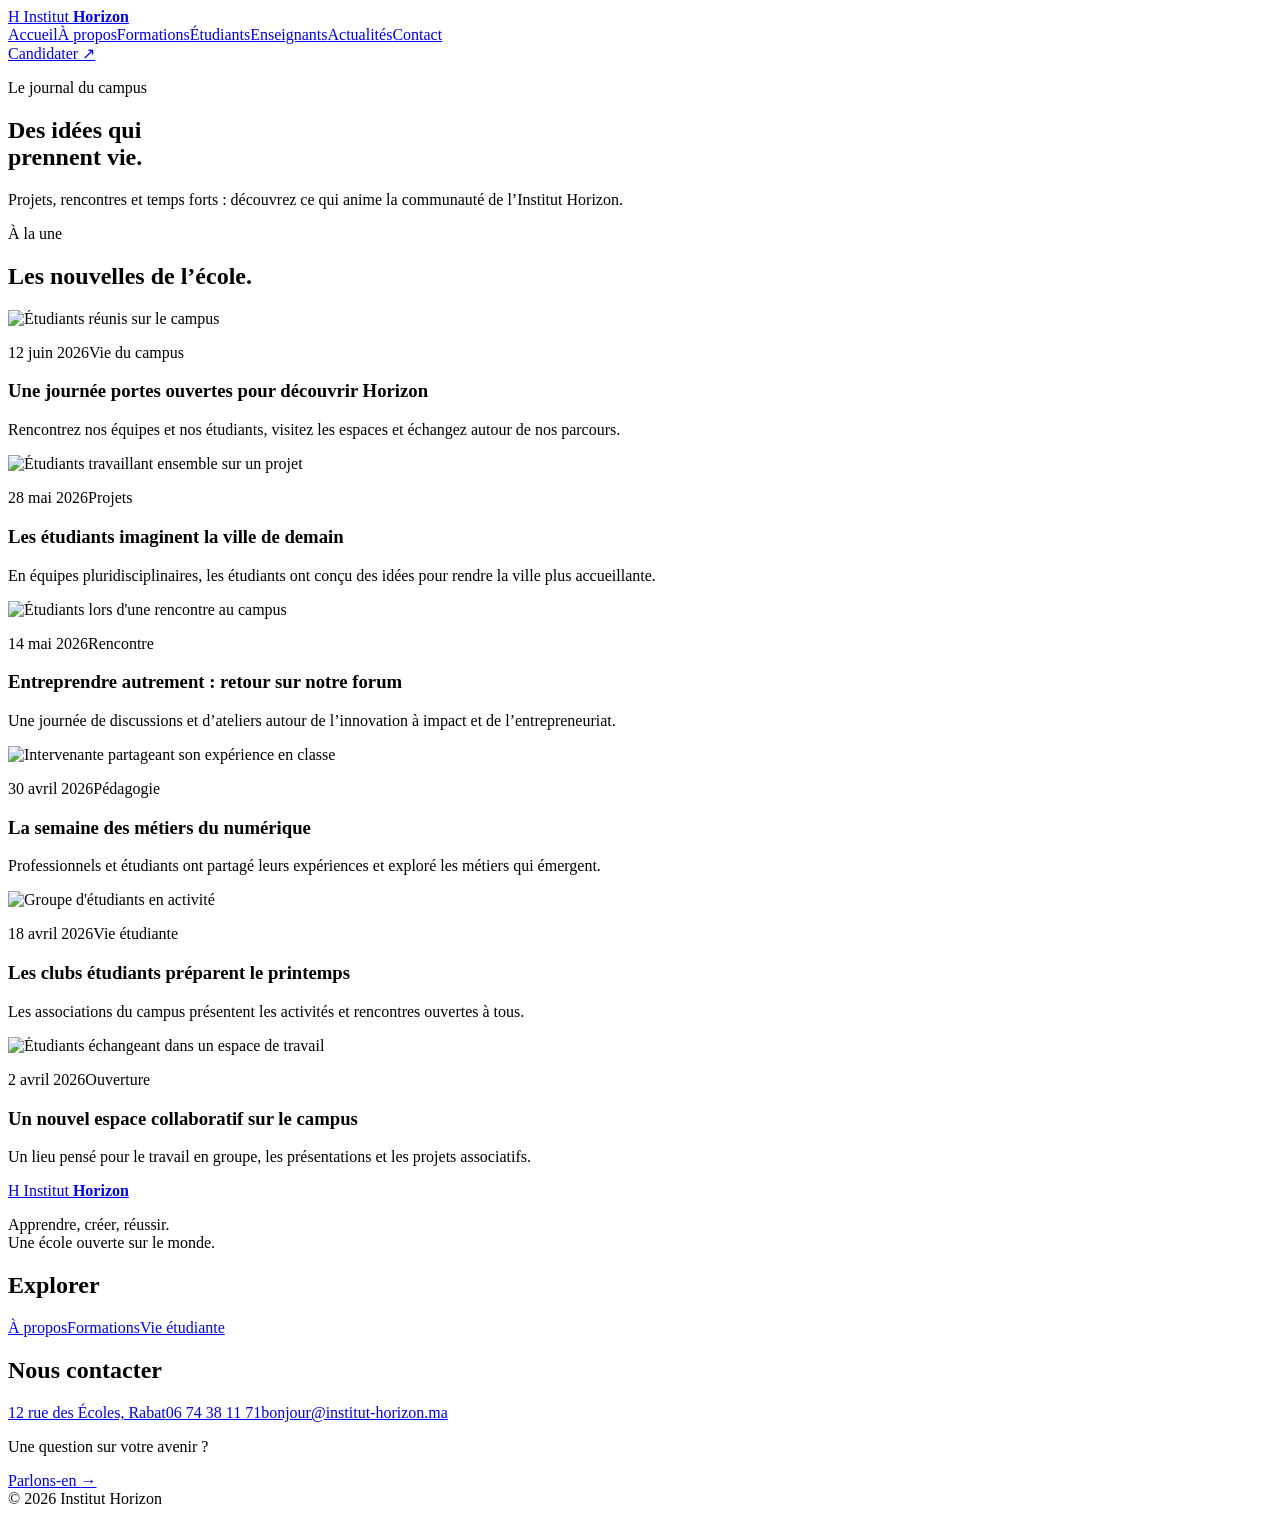
==== actualites.html @ 58142816 "Add files via upload" ====
<!DOCTYPE html>
<html lang="fr">
<head>
  <meta charset="UTF-8">
  <meta name="viewport" content="width=device-width, initial-scale=1.0">
  <meta name="description" content="Suivez les projets et les actualités de la communauté de l'Institut Horizon.">
  <title>Actualités — Institut Horizon</title>
  <link rel="stylesheet" href="css/style.css">
</head>
<body>
  <header class="site-header"><nav class="navbar container" aria-label="Navigation principale">
    <a class="brand" href="index.html"><span class="brand-mark">H</span> Institut <strong>Horizon</strong></a>
    <div class="nav-links"><a href="index.html">Accueil</a><a href="apropos.html">À propos</a><a href="formations.html">Formations</a><a href="etudiants.html">Étudiants</a><a href="enseignants.html">Enseignants</a><a class="active" href="actualites.html">Actualités</a><a href="contact.html">Contact</a></div>
    <a class="button button-small" href="inscription.html">Candidater <span aria-hidden="true">↗</span></a>
  </nav></header>
  <main>
    <section class="page-hero"><div class="container"><p class="eyebrow eyebrow-light">Le journal du campus</p><h1>Des idées qui<br><span>prennent vie.</span></h1><p>Projets, rencontres et temps forts : découvrez ce qui anime la communauté de l’Institut Horizon.</p></div></section>
    <section class="section section-soft"><div class="container">
      <div class="section-heading"><div><p class="eyebrow">À la une</p><h2>Les nouvelles de <span>l’école.</span></h2></div></div>
      <div class="card-grid three-columns">
        <article class="news-card"><img src="photo1.jfif" alt="Étudiants réunis sur le campus" loading="lazy"><div class="news-content"><p class="news-meta"><time datetime="2026-06-12">12 juin 2026</time><span>Vie du campus</span></p><h3>Une journée portes ouvertes pour découvrir Horizon</h3><p>Rencontrez nos équipes et nos étudiants, visitez les espaces et échangez autour de nos parcours.</p></div></article>
        <article class="news-card"><img src="https://images.unsplash.com/photo-1523240795612-9a054b0db644?auto=format&amp;fit=crop&amp;w=800&amp;q=80" alt="Étudiants travaillant ensemble sur un projet" loading="lazy"><div class="news-content"><p class="news-meta"><time datetime="2026-05-28">28 mai 2026</time><span>Projets</span></p><h3>Les étudiants imaginent la ville de demain</h3><p>En équipes pluridisciplinaires, les étudiants ont conçu des idées pour rendre la ville plus accueillante.</p></div></article>
        <article class="news-card"><img src="https://images.unsplash.com/photo-1529390079861-591de354faf5?auto=format&amp;fit=crop&amp;w=800&amp;q=80" alt="Étudiants lors d'une rencontre au campus" loading="lazy"><div class="news-content"><p class="news-meta"><time datetime="2026-05-14">14 mai 2026</time><span>Rencontre</span></p><h3>Entreprendre autrement : retour sur notre forum</h3><p>Une journée de discussions et d’ateliers autour de l’innovation à impact et de l’entrepreneuriat.</p></div></article>
        <article class="news-card"><img src="https://images.unsplash.com/photo-1524178232363-1fb2b075b655?auto=format&amp;fit=crop&amp;w=800&amp;q=80" alt="Intervenante partageant son expérience en classe" loading="lazy"><div class="news-content"><p class="news-meta"><time datetime="2026-04-30">30 avril 2026</time><span>Pédagogie</span></p><h3>La semaine des métiers du numérique</h3><p>Professionnels et étudiants ont partagé leurs expériences et exploré les métiers qui émergent.</p></div></article>
        <article class="news-card"><img src="https://images.unsplash.com/photo-1517486808906-6ca8b3f04846?auto=format&amp;fit=crop&amp;w=800&amp;q=80" alt="Groupe d'étudiants en activité" loading="lazy"><div class="news-content"><p class="news-meta"><time datetime="2026-04-18">18 avril 2026</time><span>Vie étudiante</span></p><h3>Les clubs étudiants préparent le printemps</h3><p>Les associations du campus présentent les activités et rencontres ouvertes à tous.</p></div></article>
        <article class="news-card"><img src="https://images.unsplash.com/photo-1529070538774-1843cb3265df?auto=format&amp;fit=crop&amp;w=800&amp;q=80" alt="Étudiants échangeant dans un espace de travail" loading="lazy"><div class="news-content"><p class="news-meta"><time datetime="2026-04-02">2 avril 2026</time><span>Ouverture</span></p><h3>Un nouvel espace collaboratif sur le campus</h3><p>Un lieu pensé pour le travail en groupe, les présentations et les projets associatifs.</p></div></article>
      </div>
    </div></section>
  </main>
  <footer class="site-footer"><div class="container footer-main">
    <div><a class="brand brand-footer" href="index.html"><span class="brand-mark">H</span> Institut <strong>Horizon</strong></a><p>Apprendre, créer, réussir.<br>Une école ouverte sur le monde.</p></div>
    <div class="footer-links"><h2>Explorer</h2><a href="apropos.html">À propos</a><a href="formations.html">Formations</a><a href="etudiants.html">Vie étudiante</a></div>
    <div class="footer-links"><h2>Nous contacter</h2><a href="contact.html">12 rue des Écoles, Rabat</a><a href="tel:+212 06 74 38 11 71">06 74 38 11 71</a><a href="mailto:bonjour@institut-horizon.ma">bonjour@institut-horizon.ma</a></div>
    <div class="footer-apply"><p>Une question sur votre avenir ?</p><a class="text-link text-link-light" href="contact.html">Parlons-en <span aria-hidden="true">→</span></a></div>
  </div><div class="container footer-bottom"><span>© 2026 Institut Horizon</span></div></footer>
</body>
</html>
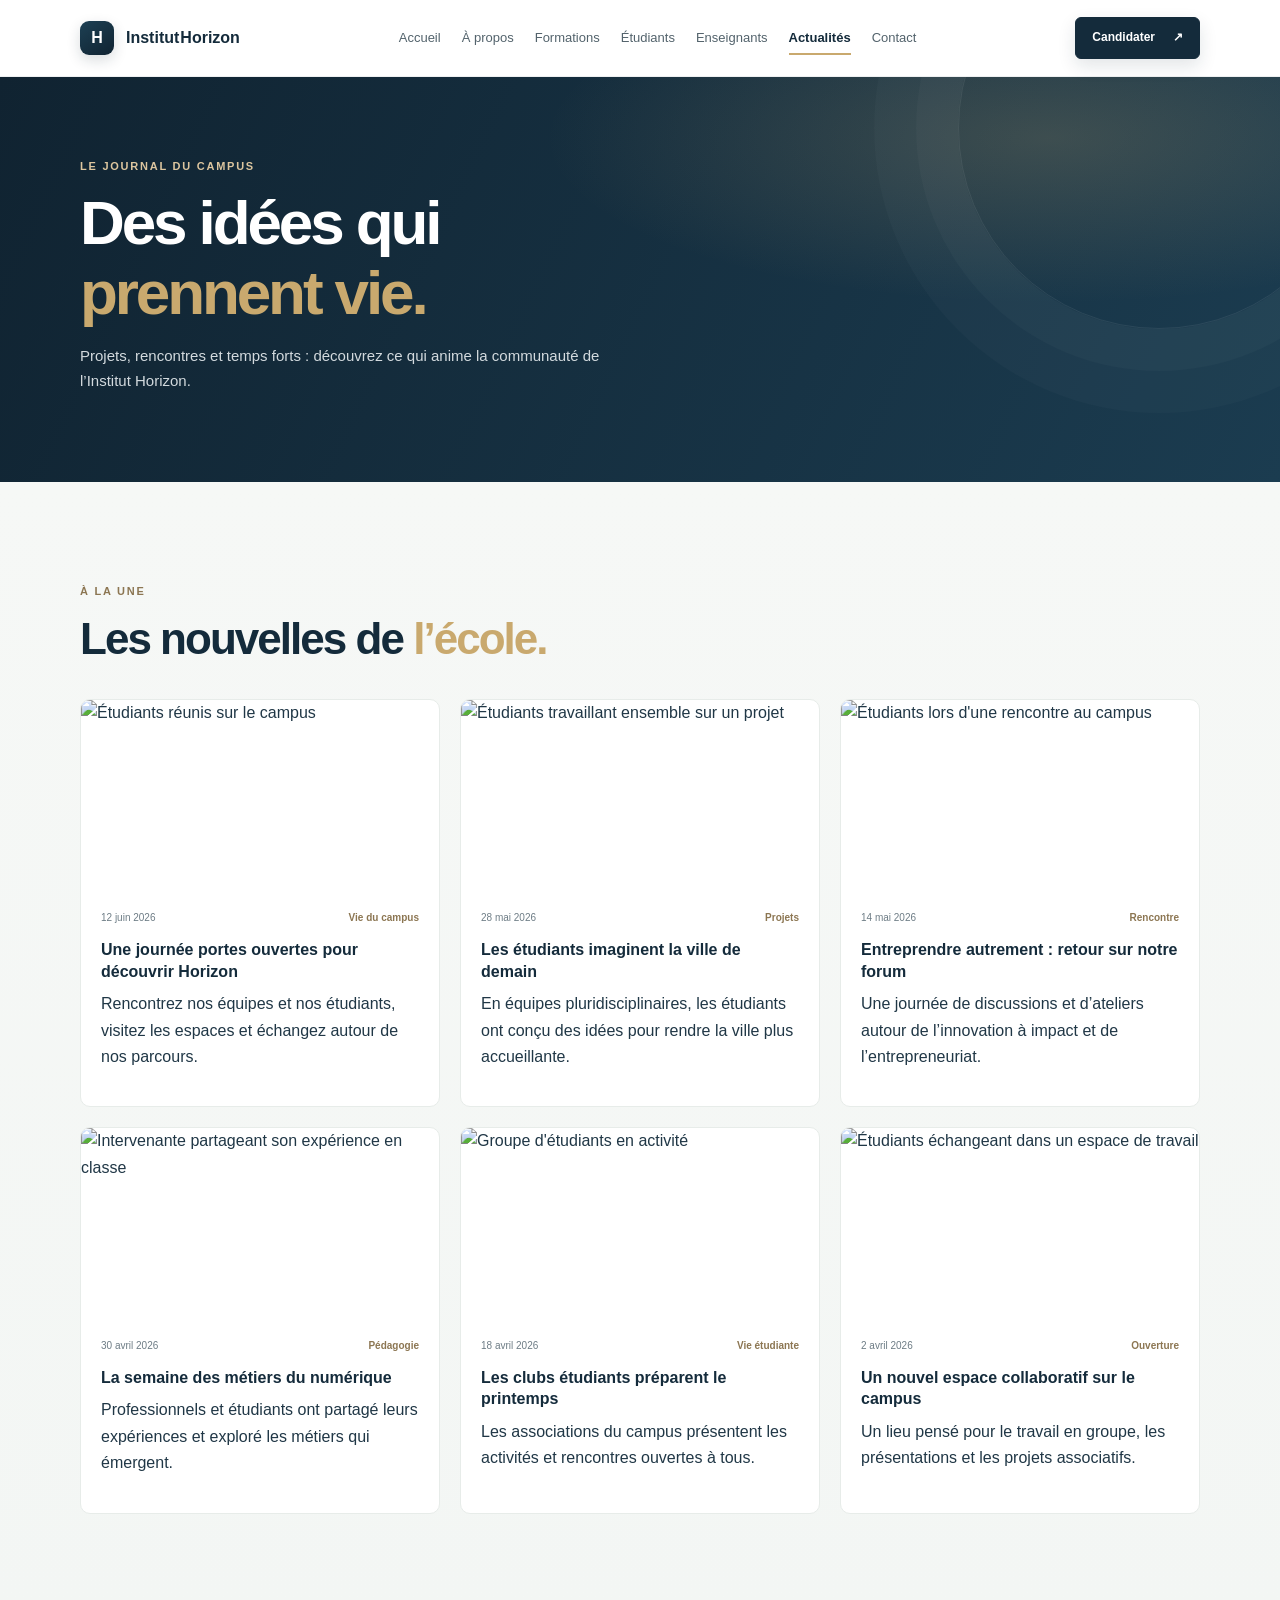
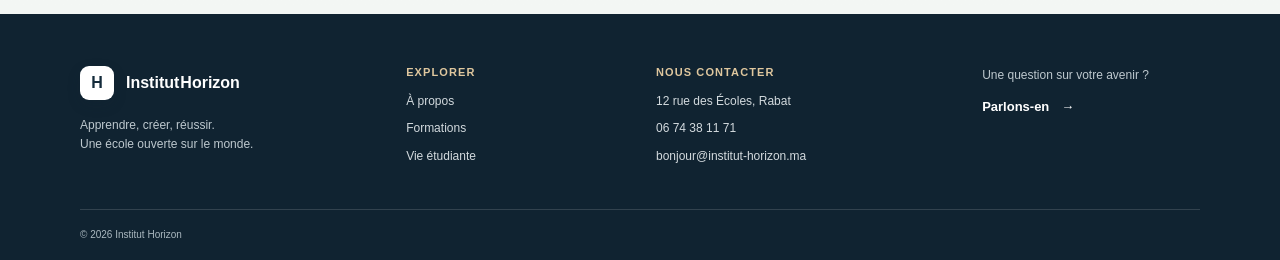
==== commit b054c3bb: "Update actualites.html" ====
--- a/actualites.html
+++ b/actualites.html
@@ -5,7 +5,7 @@
   <meta name="viewport" content="width=device-width, initial-scale=1.0">
   <meta name="description" content="Suivez les projets et les actualités de la communauté de l'Institut Horizon.">
   <title>Actualités — Institut Horizon</title>
-  <link rel="stylesheet" href="css/style.css">
+  <link rel="stylesheet" href="style.css">
 </head>
 <body>
   <header class="site-header"><nav class="navbar container" aria-label="Navigation principale">
--- a/style.css
+++ b/style.css
@@ -0,0 +1,420 @@
+@import url('https://fonts.googleapis.com/css2?family=DM+Sans:wght@400;500;600;700&family=Manrope:wght@400;500;600;700;800&display=swap');
+
+:root {
+  --navy: #142b3b;
+  --navy-deep: #102331;
+  --ink: #203746;
+  --muted: #6d7c85;
+  --accent: #c4a878;
+  --paper: #fff;
+  --soft: #f4f6f5;
+  --line: #e5e9e7;
+  --font-body: "DM Sans", "Segoe UI", sans-serif;
+  --font-heading: "Manrope", "Segoe UI", sans-serif;
+}
+
+* { box-sizing: border-box; }
+[hidden] { display: none !important; }
+html { scroll-behavior: smooth; }
+body { margin: 0; color: var(--ink); background: var(--paper); font: 16px/1.65 var(--font-body); }
+img { display: block; max-width: 100%; }
+a { color: inherit; text-decoration: none; }
+.container { width: min(1120px, calc(100% - 48px)); margin-inline: auto; }
+
+.site-header { position: relative; z-index: 2; background: var(--paper); }
+.navbar { min-height: 82px; display: flex; align-items: center; justify-content: space-between; gap: 28px; }
+.brand { display: inline-flex; align-items: center; gap: 8px; color: var(--navy); font: 600 16px var(--font-heading); white-space: nowrap; }
+.brand strong { margin-left: -7px; font-weight: 800; }
+.brand-mark { width: 34px; height: 34px; display: grid; place-items: center; margin-right: 4px; background: var(--navy); color: white; font-weight: 800; }
+.nav-links { display: flex; align-items: center; gap: 21px; }
+.nav-links a { color: #53636c; font-size: 13px; transition: color .2s ease; }
+.nav-links a:hover, .nav-links a.active { color: var(--navy); }
+.nav-links a.active { font-weight: 700; }
+
+.button { min-height: 48px; display: inline-flex; align-items: center; justify-content: center; gap: 18px; padding: 0 22px; border: 1px solid var(--navy); background: var(--navy); color: white; font-size: 13px; font-weight: 700; transition: background .2s ease, color .2s ease, transform .2s ease; }
+.button:hover { transform: translateY(-2px); background: var(--navy-deep); }
+.button-small { min-height: 42px; padding-inline: 16px; font-size: 12px; }
+.button-light { border-color: white; background: white; color: var(--navy); }
+.button-light:hover { background: #edf0ef; color: var(--navy); }
+.text-link, .card-link { display: inline-flex; align-items: center; gap: 12px; color: var(--navy); font-size: 13px; font-weight: 700; }
+.text-link span, .card-link span { transition: transform .2s ease; }
+.text-link:hover span, .card-link:hover span { transform: translateX(4px); }
+.text-link-light { color: white; }
+
+.hero { position: relative; min-height: 590px; display: flex; align-items: center; overflow: hidden; background: linear-gradient(90deg, rgba(14, 34, 48, .94) 0%, rgba(14, 34, 48, .78) 46%, rgba(14, 34, 48, .14) 100%), url("https://images.unsplash.com/photo-1523050854058-8df90110c9f1?auto=format&fit=crop&w=2000&q=85") center 48% / cover; color: white; }
+.hero-content { padding-block: 84px 104px; }
+.eyebrow { margin: 0 0 13px; color: #8c7652; font-size: 11px; font-weight: 700; letter-spacing: .16em; text-transform: uppercase; }
+.eyebrow-light { color: #ddc69f; }
+h1, h2, h3, p { margin-top: 0; }
+h1, h2, h3 { font-family: var(--font-heading); }
+.hero h1 { max-width: 700px; margin-bottom: 20px; font-size: clamp(42px, 6vw, 72px); font-weight: 600; letter-spacing: -.055em; line-height: 1.08; }
+.hero h1 span, h2 span { color: var(--accent); }
+.hero-copy { max-width: 490px; margin-bottom: 28px; color: #e1e6e8; font-size: 16px; }
+.hero-actions { display: flex; align-items: center; flex-wrap: wrap; gap: 26px; }
+.hero-actions .button { border-color: white; background: white; color: var(--navy); }
+.hero-actions .button:hover { background: #edf0ef; }
+.hero-note { display: flex; align-items: center; gap: 10px; margin-top: 46px; color: #e0e5e7; font-size: 12px; }
+.status-dot { width: 8px; height: 8px; border-radius: 50%; background: #b6d2b2; }
+.hero-caption { position: absolute; right: max(24px, calc((100% - 1120px) / 2)); bottom: 24px; color: white; font-size: 11px; }
+.hero-caption span { color: #cbd2d5; }
+
+.section { padding-block: 92px; }
+.section-soft { background: var(--soft); }
+.intro-section { display: grid; grid-template-columns: .95fr 1.05fr; align-items: center; gap: 90px; }
+h2 { margin-bottom: 18px; color: var(--navy); font-size: clamp(30px, 4vw, 44px); font-weight: 600; letter-spacing: -.045em; line-height: 1.2; }
+.intro-copy > p:not(.eyebrow) { max-width: 480px; margin-bottom: 22px; color: var(--muted); font-size: 14px; }
+.stats-grid { display: grid; grid-template-columns: 1fr 1fr; gap: 14px; }
+.stat-card { min-height: 132px; padding: 23px; border: 1px solid var(--line); background: white; }
+.stat-card strong { color: var(--navy); font: 700 34px var(--font-heading); letter-spacing: -.05em; }
+.stat-card strong span { color: #a68b60; }
+.stat-card p { margin: 5px 0 0; color: var(--muted); font-size: 12px; }
+.section-heading { display: flex; align-items: end; justify-content: space-between; gap: 20px; margin-bottom: 34px; }
+.section-heading h2 { margin-bottom: 0; }
+.section-heading > .text-link { margin-bottom: 7px; }
+.card-grid { display: grid; gap: 20px; }
+.three-columns { grid-template-columns: repeat(3, 1fr); }
+.program-card { position: relative; min-height: 280px; padding: 26px; border: 1px solid var(--line); background: white; transition: transform .2s ease, box-shadow .2s ease; }
+.program-card:hover, .news-card:hover { transform: translateY(-4px); box-shadow: 0 14px 34px rgba(20, 43, 59, .08); }
+.card-number { color: #8c7652; font-size: 10px; font-weight: 700; letter-spacing: .12em; }
+.program-icon { width: 42px; height: 42px; display: grid; place-items: center; margin: 28px 0 17px; background: #f4f1eb; color: #8c7652; font-size: 21px; }
+.program-card h3, .news-card h3, .service-item h3 { margin-bottom: 9px; color: var(--navy); font-size: 17px; line-height: 1.35; }
+.program-card p, .service-item p { margin-bottom: 20px; color: var(--muted); font-size: 13px; }
+.program-card .card-link { position: absolute; bottom: 22px; }
+.service-grid { display: grid; grid-template-columns: repeat(3, 1fr); gap: 32px; }
+.service-item { display: flex; gap: 16px; }
+.service-icon { width: 44px; height: 44px; flex: 0 0 44px; display: grid; place-items: center; background: #f4f1eb; color: #8c7652; font-size: 20px; }
+.service-item h3 { font-size: 15px; }
+.service-item p { margin: 0; }
+.news-card { overflow: hidden; background: white; transition: transform .2s ease, box-shadow .2s ease; }
+.news-card > img { width: 100%; height: 190px; object-fit: cover; }
+.news-content { padding: 20px; }
+.news-meta { display: flex; justify-content: space-between; gap: 12px; margin-bottom: 12px; color: var(--muted); font-size: 10px; }
+.news-meta span { color: #8c7652; font-weight: 700; }
+.news-card h3 { min-height: 48px; font-size: 16px; }
+.news-card .card-link { font-size: 12px; }
+.cta-banner { display: flex; align-items: center; justify-content: space-between; gap: 24px; margin-block: 84px; padding: 42px 48px; background: var(--navy); color: white; }
+.cta-banner .eyebrow { margin-bottom: 8px; }
+.cta-banner h2 { margin: 0; color: white; font-size: clamp(25px, 3vw, 34px); }
+
+.site-footer { padding-top: 52px; background: var(--navy-deep); color: white; }
+.footer-main { display: grid; grid-template-columns: 1.35fr 1fr 1.35fr 1fr; gap: 32px; padding-bottom: 42px; }
+.brand-footer { color: white; }
+.brand-footer .brand-mark { background: white; color: var(--navy); }
+.footer-main > div:first-child > p, .footer-apply p { margin: 16px 0 0; color: #bdc8ce; font-size: 12px; }
+.footer-links { display: flex; flex-direction: column; gap: 8px; }
+.footer-links h2 { margin: 0 0 6px; color: #dfc79e; font: 700 11px var(--font-body); letter-spacing: .1em; text-transform: uppercase; }
+.footer-links a { color: #d3dade; font-size: 12px; }
+.footer-links a:hover { color: white; }
+.footer-apply p { margin: 0 0 8px; }
+.footer-bottom { display: flex; justify-content: space-between; gap: 20px; padding-block: 17px; border-top: 1px solid rgba(255,255,255,.14); color: #aab8c0; font-size: 10px; }
+
+.page-hero { padding-block: 80px 88px; background: linear-gradient(110deg, var(--navy-deep), var(--navy)); color: white; }
+.page-hero .container { max-width: 1120px; }
+.page-hero h1 { margin-bottom: 17px; font-size: clamp(40px, 5vw, 62px); font-weight: 600; letter-spacing: -.05em; line-height: 1.12; }
+.page-hero h1 span { color: var(--accent); }
+.page-hero .container > p:last-child { max-width: 560px; margin-bottom: 0; color: #d3dade; font-size: 15px; }
+.page-hero-compact { padding-block: 58px 62px; }
+.page-hero-compact h1 { font-size: clamp(36px, 4vw, 50px); }
+.story-grid { display: grid; grid-template-columns: 1fr 1fr; align-items: center; gap: 64px; }
+.story-image { min-height: 400px; background: url("https://images.unsplash.com/photo-1562774053-701939374585?auto=format&fit=crop&w=1000&q=85") center / cover; }
+.story-copy > p:not(.eyebrow) { color: var(--muted); font-size: 14px; }
+.story-copy .text-link { margin-top: 8px; }
+.value-card { padding: 28px; border: 1px solid var(--line); background: white; }
+.value-card > span { color: #8c7652; font-size: 11px; font-weight: 700; letter-spacing: .12em; }
+.value-card h3 { margin: 30px 0 10px; color: var(--navy); font-size: 19px; }
+.value-card p { margin: 0; color: var(--muted); font-size: 13px; }
+.fact-grid { display: grid; grid-template-columns: repeat(4, 1fr); border-block: 1px solid var(--line); }
+.fact-grid > div { display: flex; flex-direction: column; gap: 5px; padding: 24px; border-right: 1px solid var(--line); }
+.fact-grid > div:last-child { border-right: 0; }
+.fact-grid strong { color: var(--navy); font: 700 28px var(--font-heading); }
+.fact-grid span { color: var(--muted); font-size: 12px; }
+.section-intro { max-width: 340px; margin: 0; color: var(--muted); font-size: 13px; }
+.course-card { min-height: 310px; position: relative; padding: 25px; border: 1px solid var(--line); background: white; }
+.course-card h3 { margin: 24px 0 5px; color: var(--navy); font-size: 19px; }
+.course-card > p:not(.course-level) { color: var(--muted); font-size: 13px; }
+.course-level { margin-bottom: 15px; color: #8c7652; font-size: 12px; font-weight: 600; }
+.course-meta { display: flex; flex-wrap: wrap; gap: 8px; margin: 17px 0 23px; }
+.course-meta span { padding: 5px 9px; background: var(--soft); color: #586972; font-size: 10px; }
+.course-card .card-link { position: absolute; bottom: 20px; }
+.service-card { padding: 25px; border: 1px solid var(--line); }
+.service-card .service-icon { margin-bottom: 18px; }
+.service-card h3 { margin-bottom: 8px; color: var(--navy); font-size: 16px; }
+.service-card p { margin: 0; color: var(--muted); font-size: 13px; }
+.dashboard-wrap { display: grid; grid-template-columns: .7fr 1.3fr; align-items: start; gap: 54px; }
+.dashboard-note { color: var(--muted); font-size: 13px; }
+.dashboard { padding: 26px; border: 1px solid var(--line); background: white; box-shadow: 0 10px 32px rgba(20,43,59,.05); }
+.dashboard-top { display: flex; align-items: center; justify-content: space-between; gap: 12px; margin-bottom: 22px; }
+.dashboard-label { color: #8c7652; font-size: 9px; font-weight: 700; letter-spacing: .14em; }
+.dashboard-top h3 { margin: 3px 0 0; color: var(--navy); font-size: 20px; }
+.dashboard-date { color: var(--muted); font-size: 11px; }
+.schedule-row { display: grid; grid-template-columns: .65fr 1.25fr 1.25fr; gap: 12px; padding: 13px 8px; border-bottom: 1px solid var(--line); color: #53636c; font-size: 11px; }
+.schedule-row strong { color: var(--navy); }
+.schedule-head { color: #8b969b; font-size: 9px; font-weight: 700; letter-spacing: .08em; }
+.teacher-card { overflow: hidden; border: 1px solid var(--line); background: white; }
+.teacher-card > img { width: 100%; height: 245px; object-fit: cover; object-position: center 35%; background: #e7e9e7; }
+.teacher-card > div { padding: 20px; }
+.teacher-card h3 { margin-bottom: 4px; color: var(--navy); font-size: 17px; }
+.teacher-card p { margin-bottom: 4px; color: var(--muted); font-size: 12px; }
+.teacher-card .teacher-specialty { color: #8c7652; font-weight: 700; }
+.form-layout { display: grid; grid-template-columns: .75fr 1.25fr; align-items: start; gap: 64px; }
+.form-aside { padding-top: 15px; }
+.form-aside > p:not(.eyebrow) { color: var(--muted); font-size: 14px; }
+.aside-contact { display: flex; flex-direction: column; gap: 5px; margin-top: 30px; padding-top: 20px; border-top: 1px solid var(--line); font-size: 13px; }
+.aside-contact strong { margin-bottom: 5px; color: var(--navy); }
+.aside-contact a { color: var(--muted); }
+.form-card { padding: 30px; border: 1px solid var(--line); background: white; }
+.form-note, .form-disclaimer { color: var(--muted); font-size: 11px; }
+.form-grid { display: grid; grid-template-columns: 1fr 1fr; gap: 17px 16px; margin-block: 20px; }
+.form-field { display: flex; flex-direction: column; gap: 6px; }
+.form-field-wide { grid-column: 1 / -1; }
+.form-field label { color: var(--navy); font-size: 12px; font-weight: 600; }
+.form-field input, .form-field select, .form-field textarea { width: 100%; min-height: 44px; padding: 10px 12px; border: 1px solid #dfe5e3; border-radius: 0; outline: none; background: white; color: var(--ink); font: 13px var(--font-body); }
+.form-field textarea { min-height: 110px; resize: vertical; }
+.form-field input:focus, .form-field select:focus, .form-field textarea:focus { border-color: #8c7652; box-shadow: 0 0 0 2px rgba(196,168,120,.16); }
+.form-actions { display: flex; flex-wrap: wrap; gap: 10px; margin-top: 22px; }
+.button-outline { border-color: var(--line); background: white; color: var(--navy); }
+.button-outline:hover { background: var(--soft); }
+.form-disclaimer { margin: 15px 0 0; }
+.portal-links { display: grid; grid-template-columns: repeat(2, 1fr); gap: 18px; margin-bottom: 32px; }
+.portal-link-card { display: flex; flex-direction: column; gap: 7px; padding: 23px; border: 1px solid var(--line); background: white; transition: transform .2s ease, box-shadow .2s ease; }
+.portal-link-card:hover { transform: translateY(-3px); box-shadow: 0 12px 28px rgba(20,43,59,.08); }
+.portal-link-card .eyebrow { margin-bottom: 0; }
+.portal-link-card strong { color: var(--navy); font: 600 18px var(--font-heading); }
+.portal-link-card > span:last-child { color: var(--muted); font-size: 12px; }
+.portal-layout { display: grid; grid-template-columns: .8fr 1.2fr; align-items: start; gap: 64px; }
+.portal-demo-notice { margin: 0 0 22px; padding: 11px 13px; border-left: 3px solid var(--accent); background: #f8f6f1; color: #66583f; font-size: 12px; }
+.portal-field-spaced { margin-top: 17px; }
+.portal-status { display: inline-flex; align-items: center; padding: 5px 9px; background: #f4f1eb; color: #806b47; font-size: 10px; font-weight: 700; }
+.portal-admin-panel { border: 1px solid var(--line); background: white; }
+.portal-admin-top { display: flex; align-items: center; justify-content: space-between; gap: 20px; padding: 23px; border-bottom: 1px solid var(--line); }
+.portal-admin-top h3 { margin: 0 0 4px; color: var(--navy); font-size: 18px; }
+.portal-admin-top p { margin: 0; color: var(--muted); font-size: 12px; }
+.portal-table-wrap { overflow-x: auto; }
+.portal-table { width: 100%; border-collapse: collapse; text-align: left; }
+.portal-table th, .portal-table td { padding: 14px 18px; border-bottom: 1px solid var(--line); font-size: 12px; white-space: nowrap; }
+.portal-table th { color: var(--muted); font-size: 10px; letter-spacing: .08em; text-transform: uppercase; }
+.portal-table td { color: var(--ink); }
+.portal-table tr:last-child td { border-bottom: 0; }
+.portal-login { display: grid; grid-template-columns: .8fr 1.2fr; align-items: start; gap: 64px; }
+.portal-demo-credentials { margin: 15px 0 0; color: var(--muted); font-size: 11px; }
+.portal-error { margin: 16px 0 0; color: #a63232; font-size: 12px; }
+.portal-feedback { margin: 16px 0; color: #356b4d; font-size: 12px; }
+.portal-feedback.portal-error { color: #a63232; }
+.portal-table details { min-width: 180px; white-space: normal; }
+.portal-table summary { color: var(--navy); font-size: 11px; cursor: pointer; }
+.portal-table details p { margin: 8px 0 0; color: var(--muted); white-space: normal; }
+.payment-history { min-width: 240px; margin: 8px 0 0; padding-left: 18px; color: var(--muted); font-size: 11px; white-space: normal; }
+.payment-history li + li { margin-top: 6px; }
+.portal-workspace[hidden], .portal-record-panel[hidden], .portal-record-form[hidden] { display: none; }
+.portal-workspace-heading { display: flex; align-items: end; justify-content: space-between; gap: 20px; margin-bottom: 24px; }
+.portal-workspace-heading h2 { margin: 0; }
+.portal-tabs { display: flex; gap: 8px; margin-bottom: 18px; border-bottom: 1px solid var(--line); }
+.portal-tab { padding: 12px 18px; border: 0; border-bottom: 2px solid transparent; background: transparent; color: var(--muted); font: 600 13px var(--font-body); cursor: pointer; }
+.portal-tab.active { border-bottom-color: var(--accent); color: var(--navy); }
+.portal-search-label { color: var(--navy); font-size: 12px; font-weight: 600; }
+.portal-search { width: min(250px, 100%); min-height: 42px; padding: 9px 12px; border: 1px solid #dfe5e3; background: white; color: var(--ink); font: 13px var(--font-body); }
+.portal-record-form { margin: 22px; padding: 22px; border: 1px solid var(--line); background: var(--soft); }
+.portal-record-form h3 { margin-bottom: 12px; color: var(--navy); font-size: 17px; }
+.portal-record-form .form-grid { margin-block: 0; }
+.portal-action { margin-right: 10px; padding: 0; border: 0; background: transparent; color: var(--navy); font: 700 11px var(--font-body); cursor: pointer; }
+.portal-action-danger { color: #a63232; }
+.portal-empty { margin: 0; padding: 20px; color: var(--muted); font-size: 13px; }
+.contact-layout { display: grid; grid-template-columns: .8fr 1.2fr; gap: 70px; }
+.contact-details h2 { font-size: clamp(29px, 3.5vw, 40px); }
+.contact-detail { display: flex; align-items: flex-start; gap: 14px; margin-top: 27px; }
+.contact-detail strong { color: var(--navy); font-size: 13px; }
+.contact-detail p { margin: 4px 0 0; color: var(--muted); font-size: 12px; }
+.contact-detail a:hover { color: var(--navy); }
+.contact-form h2 { margin: 7px 0 24px; font-size: 27px; }
+.map-panel { position: relative; margin-bottom: 84px; border: 1px solid var(--line); background: #e9eee9; }
+.map-grid { min-height: 270px; background-color: #edf0e9; background-image: linear-gradient(28deg, transparent 47%, #fff 48%, #fff 51%, transparent 52%), linear-gradient(106deg, transparent 45%, #fff 46%, #fff 49%, transparent 50%), linear-gradient(165deg, transparent 44%, #d8e4d7 45%, #d8e4d7 54%, transparent 55%), linear-gradient(75deg, transparent 65%, #dce5d8 66%, #dce5d8 74%, transparent 75%); background-size: 230px 190px, 270px 210px, 330px 240px, 360px 270px; }
+.map-label { position: absolute; z-index: 1; top: 50%; left: 50%; display: flex; align-items: center; gap: 12px; padding: 12px 16px; transform: translate(-50%, -50%); background: white; box-shadow: 0 8px 25px rgba(20,43,59,.14); }
+.map-pin { width: 32px; height: 32px; display: grid; place-items: center; background: var(--navy); color: white; font-weight: 700; }
+.map-label div { display: flex; flex-direction: column; white-space: nowrap; }
+.map-label strong { color: var(--navy); font-size: 12px; }
+.map-label div span { color: var(--muted); font-size: 10px; }
+.map-caption { margin: 0; padding: 9px 14px; background: white; color: var(--muted); font-size: 10px; }
+
+@media (max-width: 980px) {
+  .navbar { flex-wrap: wrap; padding-block: 14px; }
+  .nav-links { order: 3; width: 100%; justify-content: center; flex-wrap: wrap; gap: 10px 20px; }
+  .intro-section { gap: 40px; }
+  .footer-main { grid-template-columns: 1fr 1fr; }
+  .story-grid, .form-layout, .contact-layout, .portal-layout, .portal-login { gap: 38px; }
+  .dashboard-wrap { grid-template-columns: 1fr; gap: 20px; }
+}
+@media (max-width: 680px) {
+  .container { width: min(100% - 36px, 540px); }
+  .navbar { gap: 12px; }
+  .brand { font-size: 14px; }
+  .nav-links { justify-content: flex-start; gap: 8px 17px; }
+  .nav-links a { font-size: 12px; }
+  .hero { min-height: 570px; background-position: 58% center; }
+  .hero-content { padding-block: 72px 94px; }
+  .hero h1 { font-size: clamp(42px, 12vw, 58px); }
+  .hero-caption { font-size: 9px; }
+  .section { padding-block: 68px; }
+  .intro-section { grid-template-columns: 1fr; gap: 30px; }
+  .page-hero { padding-block: 62px; }
+  .page-hero-compact { padding-block: 48px; }
+  .story-grid, .form-layout, .contact-layout, .portal-layout, .portal-login { grid-template-columns: 1fr; gap: 28px; }
+  .story-image { min-height: 270px; }
+  .fact-grid { grid-template-columns: 1fr 1fr; }
+  .fact-grid > div:nth-child(2) { border-right: 0; }
+  .fact-grid > div:nth-child(-n+2) { border-bottom: 1px solid var(--line); }
+  .section-intro { max-width: none; }
+  .stats-grid { gap: 10px; }
+  .stat-card { min-height: 112px; padding: 17px; }
+  .stat-card strong { font-size: 29px; }
+  .section-heading { align-items: flex-start; flex-direction: column; gap: 14px; }
+  .three-columns, .service-grid { grid-template-columns: 1fr; }
+  .portal-links { grid-template-columns: 1fr; }
+  .portal-admin-top { align-items: flex-start; flex-direction: column; }
+  .portal-workspace-heading { align-items: flex-start; flex-direction: column; }
+  .portal-search { width: 100%; }
+  .form-card { padding: 22px 18px; }
+  .form-grid { grid-template-columns: 1fr; }
+  .form-field-wide { grid-column: auto; }
+  .schedule-row { grid-template-columns: .55fr 1fr 1fr; gap: 7px; padding-inline: 3px; font-size: 9px; }
+  .dashboard { padding: 18px 12px; }
+  .dashboard-date { font-size: 9px; }
+  .teacher-card > img { height: 280px; }
+  .map-panel { margin-bottom: 56px; }
+  .program-card { min-height: 270px; }
+  .news-card > img { height: 210px; }
+  .news-card h3 { min-height: 0; }
+  .cta-banner { align-items: flex-start; flex-direction: column; margin-block: 56px; padding: 30px 24px; }
+  .footer-main { grid-template-columns: 1fr 1fr; gap: 28px 18px; }
+  .footer-bottom { flex-direction: column; gap: 5px; }
+}
+
+/* Contemporary finish shared across the school pages */
+:root {
+  --accent: #c9a96e;
+  --mint: #d7eee4;
+  --line: #e7ece9;
+  --soft: #f5f7f5;
+}
+
+body { background: #fff; }
+.site-header { position: sticky; top: 0; z-index: 20; border-bottom: 1px solid rgba(20,43,59,.07); background: rgba(255,255,255,.94); backdrop-filter: blur(16px); }
+.navbar { min-height: 76px; }
+.brand-mark { border-radius: 9px; background: linear-gradient(145deg, #1d4054, #102331); box-shadow: 0 5px 14px rgba(16,35,49,.16); }
+.nav-links a { position: relative; padding-block: 9px; }
+.nav-links a::after { position: absolute; right: 0; bottom: 3px; left: 0; height: 2px; transform: scaleX(0); transform-origin: left; background: var(--accent); content: ""; transition: transform .2s ease; }
+.nav-links a:hover::after, .nav-links a.active::after { transform: scaleX(1); }
+.button { border-radius: 6px; box-shadow: 0 7px 18px rgba(20,43,59,.12); }
+.button:focus-visible, .text-link:focus-visible, .card-link:focus-visible, .nav-links a:focus-visible { outline: 3px solid #d5bd91; outline-offset: 4px; }
+.hero { min-height: 640px; background-image: linear-gradient(90deg, rgba(10,27,39,.94) 0%, rgba(12,31,43,.78) 50%, rgba(14,34,48,.2) 100%), url("https://images.unsplash.com/photo-1523580494863-6f3031224c94?auto=format&fit=crop&w=2000&q=85"); }
+.hero-layout { position: relative; display: grid; grid-template-columns: minmax(0, 1.35fr) minmax(260px, .65fr); align-items: center; gap: 56px; }
+.hero-content { padding-block: 82px 92px; }
+.hero h1 { font-size: clamp(46px, 6vw, 76px); }
+.hero-card { align-self: center; padding: 28px; border: 1px solid rgba(255,255,255,.27); border-radius: 14px; background: rgba(255,255,255,.12); box-shadow: 0 22px 65px rgba(0,0,0,.18); backdrop-filter: blur(18px); }
+.hero-card-top { display: flex; align-items: center; gap: 10px; color: #e6d5b5; font-size: 9px; font-weight: 700; letter-spacing: .14em; }
+.hero-card-icon { width: 30px; height: 30px; display: grid; place-items: center; border: 1px solid rgba(255,255,255,.28); border-radius: 9px; font-size: 16px; }
+.hero-card > p { margin: 28px 0 22px; color: #eff3f2; font: 500 20px/1.5 var(--font-heading); letter-spacing: -.03em; }
+.hero-card > p strong { color: #fff; font-weight: 700; }
+.hero-card-divider { height: 1px; background: rgba(255,255,255,.2); }
+.hero-card-stats { display: grid; grid-template-columns: 1fr 1fr; gap: 12px; padding-block: 18px; }
+.hero-card-stats > div { display: flex; flex-direction: column; gap: 2px; }
+.hero-card-stats strong { color: #fff; font: 700 25px var(--font-heading); }
+.hero-card-stats span { color: #d4dfe2; font-size: 10px; }
+.hero-card-link { display: flex; justify-content: space-between; gap: 12px; padding-top: 15px; border-top: 1px solid rgba(255,255,255,.2); color: #fff; font-size: 11px; font-weight: 700; }
+.hero-card-link span { color: #e2c99e; }
+.quick-facts { position: relative; z-index: 1; background: #fff; box-shadow: 0 12px 35px rgba(20,43,59,.06); }
+.quick-facts-inner { min-height: 106px; display: grid; grid-template-columns: 1.5fr 1fr 1.25fr 1fr 1.15fr; align-items: center; gap: 20px; }
+.quick-facts-inner > p { display: flex; align-items: center; gap: 10px; margin: 0; color: var(--navy); font-size: 12px; font-weight: 700; }
+.quick-facts-dot { width: 8px; height: 8px; flex: 0 0 8px; border-radius: 50%; background: #6ca88c; box-shadow: 0 0 0 5px #eaf4ee; }
+.quick-facts-inner > div { display: flex; flex-direction: column; gap: 1px; padding-left: 20px; border-left: 1px solid var(--line); }
+.quick-facts-inner > div strong { color: var(--navy); font: 700 15px var(--font-heading); }
+.quick-facts-inner > div span { color: var(--muted); font-size: 10px; }
+.quick-facts-inner > a { display: flex; align-items: center; justify-content: center; gap: 8px; min-height: 42px; border: 1px solid var(--line); border-radius: 5px; color: var(--navy); font-size: 11px; font-weight: 700; transition: background .2s ease, border-color .2s ease; }
+.quick-facts-inner > a:hover { border-color: var(--navy); background: var(--soft); }
+.section { padding-block: 100px; }
+.section-soft { background: linear-gradient(180deg, #f6f8f6, #f3f6f4); }
+.program-card, .course-card, .value-card, .service-card, .form-card, .dashboard, .portal-link-card, .teacher-card { border-radius: 10px; }
+.program-card, .course-card, .value-card, .service-card { box-shadow: 0 5px 22px rgba(20,43,59,.025); transition: transform .25s ease, box-shadow .25s ease, border-color .25s ease; }
+.program-card:hover, .course-card:hover, .value-card:hover, .service-card:hover { transform: translateY(-5px); border-color: #d5ded9; box-shadow: 0 18px 38px rgba(20,43,59,.09); }
+.news-card { border: 1px solid var(--line); border-radius: 10px; }
+.news-card > img { transition: transform .5s ease; }
+.news-card:hover > img { transform: scale(1.035); }
+.news-card h3 { min-height: 0; }
+.program-icon, .service-icon { border-radius: 10px; }
+.story-image { border-radius: 12px; box-shadow: 18px 18px 0 #edf2ee; }
+.cta-banner { border-radius: 12px; background: radial-gradient(circle at 90% 15%, rgba(201,169,110,.25), transparent 35%), linear-gradient(115deg, #102331, #1b3c50); }
+.page-hero { position: relative; overflow: hidden; background: radial-gradient(ellipse at 82% 15%, rgba(201,169,110,.21), transparent 34%), linear-gradient(115deg, #102331, #1b3c50); }
+.page-hero::after { position: absolute; top: -150px; right: -80px; width: 400px; height: 400px; border: 1px solid rgba(255,255,255,.08); border-radius: 50%; box-shadow: 0 0 0 42px rgba(255,255,255,.025), 0 0 0 84px rgba(255,255,255,.02); content: ""; }
+.page-hero .container { position: relative; z-index: 1; }
+.experience-section { overflow: hidden; background: #f4f6f3; }
+.experience-grid { display: grid; grid-template-columns: 1.05fr .95fr; align-items: center; gap: 78px; }
+.experience-visual { position: relative; min-height: 470px; }
+.experience-visual::before { position: absolute; top: -16px; left: -16px; width: 90px; height: 90px; border-top: 2px solid var(--accent); border-left: 2px solid var(--accent); content: ""; }
+.experience-visual img { width: 100%; height: 470px; border-radius: 12px; object-fit: cover; }
+.experience-image-label { position: absolute; right: -20px; bottom: 26px; display: flex; flex-direction: column; gap: 4px; min-width: 225px; padding: 18px 22px; border-radius: 8px; background: white; box-shadow: 0 12px 32px rgba(20,43,59,.14); }
+.experience-image-label span { color: #8c7652; font-size: 9px; font-weight: 700; letter-spacing: .13em; }
+.experience-image-label strong { color: var(--navy); font: 600 14px var(--font-heading); }
+.experience-copy > p:not(.eyebrow) { max-width: 460px; color: var(--muted); font-size: 14px; }
+.experience-points { margin: 26px 0; border-top: 1px solid #dfe6e1; }
+.experience-points > div { display: grid; grid-template-columns: 34px 1fr; gap: 12px; padding-block: 14px; border-bottom: 1px solid #dfe6e1; }
+.experience-points > div > span { color: #9b8359; font-size: 10px; font-weight: 700; letter-spacing: .08em; }
+.experience-points p { margin: 0; color: var(--muted); font-size: 12px; }
+.experience-points strong { color: var(--navy); }
+.event-grid { display: grid; grid-template-columns: repeat(3, 1fr); gap: 16px; }
+.event-card { display: grid; grid-template-columns: 58px 1fr 28px; align-items: start; gap: 15px; min-height: 168px; padding: 21px; border: 1px solid var(--line); border-radius: 9px; background: #fff; transition: transform .2s ease, box-shadow .2s ease; }
+.event-card:hover { transform: translateY(-4px); box-shadow: 0 14px 28px rgba(20,43,59,.08); }
+.event-date { display: flex; flex-direction: column; align-items: center; padding: 8px 4px; border-radius: 6px; background: #eef4f0; color: var(--navy); }
+.event-date strong { font: 700 23px var(--font-heading); line-height: 1.1; }
+.event-date span { margin-top: 4px; color: #687b70; font-size: 9px; font-weight: 700; letter-spacing: .08em; }
+.event-date-accent { background: #f7f1e7; }
+.event-date-accent span { color: #8c7652; }
+.event-type { color: #8c7652; font-size: 8px; font-weight: 700; letter-spacing: .1em; }
+.event-details h3 { margin: 7px 0 5px; color: var(--navy); font-size: 14px; line-height: 1.4; }
+.event-details p { margin: 0; color: var(--muted); font-size: 10px; line-height: 1.55; }
+.event-card > a { width: 28px; height: 28px; display: grid; place-items: center; border: 1px solid var(--line); border-radius: 50%; color: var(--navy); font-size: 12px; transition: color .2s ease, background .2s ease; }
+.event-card > a:hover { background: var(--navy); color: #fff; }
+.testimonial-section { position: relative; overflow: hidden; padding-block: 76px; background: #142f40; color: white; }
+.testimonial-content { position: relative; max-width: 850px; }
+.testimonial-content blockquote { max-width: 740px; margin: 18px 0 26px; color: white; font: 500 clamp(23px, 3.2vw, 38px)/1.35 var(--font-heading); letter-spacing: -.035em; }
+.testimonial-author { display: flex; align-items: center; gap: 12px; }
+.testimonial-avatar { width: 40px; height: 40px; display: grid; place-items: center; border: 1px solid rgba(255,255,255,.35); border-radius: 50%; background: rgba(255,255,255,.12); color: #e7d2ac; font-size: 10px; font-weight: 700; }
+.testimonial-author > div { display: flex; flex-direction: column; gap: 2px; }
+.testimonial-author strong { color: #fff; font-size: 11px; }
+.testimonial-author div span { color: #c5d0d5; font-size: 10px; }
+.testimonial-mark { position: absolute; top: -55px; right: 10px; color: rgba(255,255,255,.08); font: 200 200px/1 Georgia, serif; }
+
+@media (max-width: 980px) {
+  .hero-layout { grid-template-columns: minmax(0, 1.2fr) minmax(220px, .8fr); gap: 30px; }
+  .quick-facts-inner { grid-template-columns: 1.35fr 1fr 1.15fr 1fr; gap: 14px; padding-block: 17px; }
+  .quick-facts-inner > a { grid-column: 1 / -1; min-height: 36px; }
+  .experience-grid { gap: 45px; }
+  .event-grid { grid-template-columns: 1fr 1fr; }
+  .event-card:last-child { grid-column: 1 / -1; }
+}
+@media (max-width: 680px) {
+  .site-header { position: relative; }
+  .navbar { min-height: 68px; }
+  .hero { min-height: auto; }
+  .hero-layout { grid-template-columns: 1fr; gap: 0; }
+  .hero-content { padding-block: 67px 28px; }
+  .hero h1 { font-size: clamp(43px, 11vw, 60px); }
+  .hero-card { margin: 0 0 68px; padding: 21px; }
+  .hero-card > p { margin-block: 18px; font-size: 18px; }
+  .hero-note { margin-top: 30px; }
+  .quick-facts-inner { grid-template-columns: 1fr 1fr; gap: 15px 10px; padding-block: 20px; }
+  .quick-facts-inner > p, .quick-facts-inner > a { grid-column: 1 / -1; }
+  .quick-facts-inner > div { padding-left: 12px; }
+  .quick-facts-inner > div:nth-of-type(2) { border-left: 0; }
+  .section { padding-block: 70px; }
+  .experience-grid { grid-template-columns: 1fr; gap: 42px; }
+  .experience-visual, .experience-visual img { min-height: 300px; height: 300px; }
+  .experience-image-label { right: -5px; bottom: 14px; min-width: 195px; padding: 14px 17px; }
+  .experience-visual::before { top: -10px; left: -8px; width: 55px; height: 55px; }
+  .event-grid { grid-template-columns: 1fr; }
+  .event-card:last-child { grid-column: auto; }
+  .event-card { min-height: 145px; }
+  .testimonial-section { padding-block: 62px; }
+  .testimonial-mark { top: -35px; right: 0; font-size: 150px; }
+}
+@media (prefers-reduced-motion: reduce) {
+  *, *::before, *::after { scroll-behavior: auto !important; transition-duration: .01ms !important; animation-duration: .01ms !important; animation-iteration-count: 1 !important; }
+}
